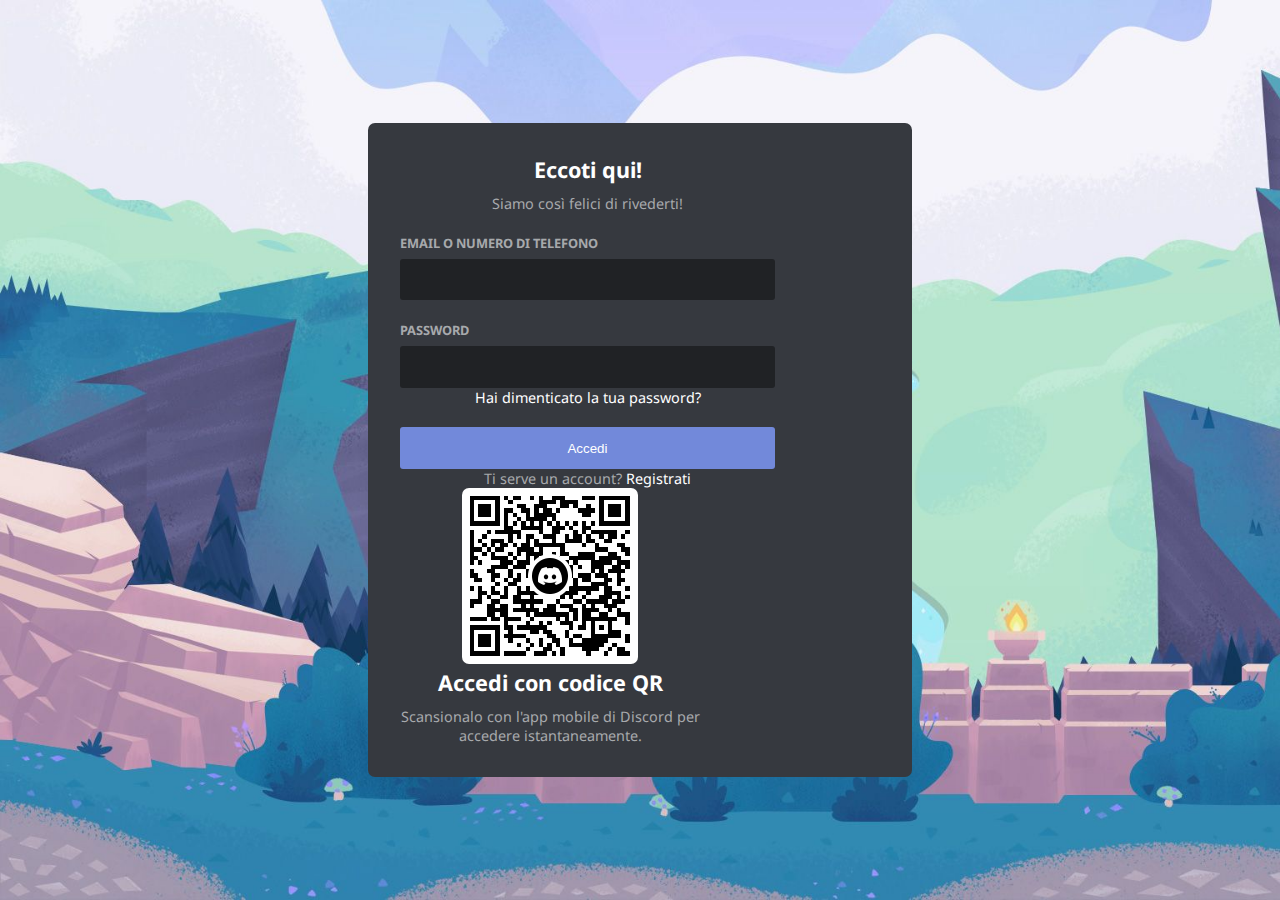
==== pages/login.html @ 0ff7acce "Apply rounded border to img in login.html page." ====
<!DOCTYPE html>
<html lang="en">
<head>
    <meta charset="UTF-8">
    <meta http-equiv="X-UA-Compatible" content="IE=edge">
    <meta name="viewport" content="width=device-width, initial-scale=1.0">

    <!-- Area that will include other styles for the fonts or special icons -->
    <link rel="preconnect" href="https://fonts.googleapis.com">
    <link rel="preconnect" href="https://fonts.gstatic.com" crossorigin>
    <link href="https://fonts.googleapis.com/css2?family=Noto+Sans:wght@400;500;600;700&display=swap" rel="stylesheet">
    <link rel="stylesheet" href="https://cdnjs.cloudflare.com/ajax/libs/font-awesome/6.2.1/css/all.min.css" integrity="sha512-MV7K8+y+gLIBoVD59lQIYicR65iaqukzvf/nwasF0nqhPay5w/9lJmVM2hMDcnK1OnMGCdVK+iQrJ7lzPJQd1w==" crossorigin="anonymous" referrerpolicy="no-referrer" />
    <!-- End of the area that will include other styles for the fonts or special icons -->

    <link rel="stylesheet" href="../css/style.css">
    <title>Discord</title>
</head>
<body id="bodyLogin">
    <div class="mainContent fullscreen d-flex d-flex-center-hor-vert">
        <div class="d-flex row-align-center text-centered dark little-rounded">
            <div class="inputData">
                <form action="">
                    <h2>Eccoti qui!</h2>
                    <p>Siamo così felici di rivederti!</p>
                    <div class="fieldMail little-margin">
                        <p>Email o numero di telefono</p>
                        <input type="email" name="mail" class="total-width border-elem-little-rounded input-height">
                    </div>
                    <div class="fieldPassword little-margin">
                        <p for="password">Password</p>
                        <input type="password" name="password" class="total-width border-elem-little-rounded input-height">
                    </div>
                    <a href="#">Hai dimenticato la tua password?</a>
                    <input type="submit" value="Accedi" class="btn colored total-width border-elem-little-rounded input-height little-margin" >
                    <p>Ti serve un account? <a href="#">Registrati</a></p>
                </form>
            </div>
            <div class="qrCode">
                <img src="../img/qrCode.png" alt="QR code" class="little-rounded">
                <h2>Accedi con codice QR</h2>
                <p>Scansionalo con l'<span>app mobile di Discord</span> per accedere istantaneamente.</p>
            </div>
        </div>
    </div>
</body>
</html>
---- css/style.css ----
/* Variables definition */
:root{
    --bg-header: #255EE9;
    --bg-body-general: #FFFFFF;
    --bg-body-alternative: #F6F6F6;
    --bg-footer: #23272A;
    --bg-login: #36393f;
    --txt-header-footer: #FFFFFF;
    --txt-body: #0E0E0E;
    --bg-btn-light: #FFFFFF;
    --bg-btn-dark: #23272A;
    --bg-btn-dark-hover: #39393F;
    --bg-btn-colored: #7289DA;
    --bg-btn-colored-hover: #7983f5;
    --txt-footer-titles: #7287D5;
    --bg-input-field: #202225;
    --txt-login: #a7a9ac;
}

/* Reset */
*{
    margin: 0;
    padding: 0;
    box-sizing: border-box;
}

/* General */
body{
    font-family: 'Noto Sans', sans-serif;
    font-size: 1.3rem;
}
.mainContent{
    max-width: 1650px;
    padding: 15px 15px;
    margin: 0 auto;
}
.debug{
    border: 2px solid yellow;
}
a{
    text-decoration: none;
    color: var(--txt-header-footer);

}
a:hover{
    text-decoration: underline;
}
.text-centered{
    text-align: center;
}
i{
    margin-right: 10px;
}
.fullscreen{
    width: 100%;
    height: 100%;
}

/* Flexbox */
.d-flex{
    display: flex;
    flex-flow: row wrap;
    justify-content: space-between;
    align-content: flex-start;
}
.reverse-rows{
    flex-flow: row-reverse wrap;
}
.row-align-center{
    align-items: center;
}
.row-content-center{
    justify-content: center;
}
.justify-around{
    justify-content: space-around;
}
.d-flex-center-hor-vert{
    align-content: center;
    justify-content: center;
}

/* General list */
.list ul{
    list-style: none;
}
.list ul li{
    min-width: 147px;
}

/* Logo */
.logo{
    min-width: 124px;
}

/* Buttons */
.btn{
    border-radius: 30px;
    padding: 10px 20px;
    border: none;
}
.btn:hover{
    text-decoration: none;
    color: var(--bg-header);
    box-shadow: 0 0 5px 5px rgba(0,0,0,.15);
}
.light{
    background-color: var(--bg-btn-light);
    color: var(--txt-body);
}
.dark{
    background-color: var(--bg-btn-dark);
    color: var(--txt-header-footer);
}
#bodyLogin .dark{
    background-color: var(--bg-login);
}
.btn .dark:hover{
    color: var(--txt-header-footer);
    background-color: var(--bg-btn-dark-hover);
}
.colored{
    background-color: var(--bg-btn-colored);
    color: var(--txt-header-footer);
}
.btn .colored:hover{
    color: var(--txt-header-footer);
    background-color: var(--bg-btn-colored-hover);
}

/* Header */
header{
    background-color: var(--bg-header);
    color: var(--txt-header-footer);
    padding-top: 2rem;
}
.logo, .login{
    width: 25%;
}
.login{
    text-align: right;
}
header .list{
    width: 50%;
}
header section{
    background-image: url("../img/jumbo.png");
    background-size: cover;
    background-position: 50% 75%;
}
header section .textContainer{
    width: 40%;
    min-width: 400px;
    padding: 17rem 0 11rem 0;
}
header section div h1{
    font-size: 3.5rem;
    margin-bottom: 3rem;
}
header section div p{
    line-height: 2rem;
}
.buttons{
    padding: 1rem 0;
    gap: 1.5rem;
}

/* Main content */
main{
    background-color: var(--bg-body-general);
    color: var(--txt-body);
}
main .bgAlternative{
    background-color: var(--bg-body-alternative);
}
/* Articles */
.leftContent{
    width: 55%;
    min-width: 400px;
}
.rightContent{
    width: 45%;
    min-width: 300px;
}
.text h2, .description h2{
    font-size: 3.2rem;
    margin-top: 2rem;
}
.text{
    max-width: 500px;
    margin-left: 3rem;
}
.text p, .description p{
    font-size: 1.6rem;
    margin-top: 2rem;
}
article{
    padding: 2rem 1rem 2rem 1rem;
}
article img{
    float: right;
    width: 100%;
}
article .reverse-rows img{
    float: left;
}
/* Wave */
.wave{
    height: 100px;
    background-image: url("../img/wave.svg");
    opacity: 0.04;
    margin-top: 6rem;;
}
.rotate{
    transform: rotate(180deg);
    margin-top: 0;
    margin-bottom: 6rem;
}
/* Technology section */
.description{
    padding: 8rem 0 2rem 0;
}
.description h1, .description p{
    max-width: 1350px;
    margin: 2rem auto;
}
.description img{
    width: 100%;
}
article .mainContent{
    max-width: 1650px;
    margin: 0 auto;
}
/* Download */
.download .stars{
    max-width: 500px;
    height: 3rem;
    margin: 0 auto;
    background-image: url("../img/stars.svg");
    background-size: contain;
    margin-bottom: -1rem;
}
.download h3{
    font-size: 1.45rem;
}
.download .btn{
    margin-top: 2.5rem;
    margin-bottom: 3rem;
    display: inline-block;
}
.download{
    display: inline-block;
    margin-bottom: 4rem;
}

/* Footer */
footer{
    background-color: var(--bg-footer);
    color: var(--txt-header-footer);
    font-size: 1rem;
    padding: 1rem 0;
}
footer .btn{
    padding: 7px 14px;
}
footer h3, footer h2{
    color: var(--txt-footer-titles);
    padding-top: 1rem;
}
footer li{
    padding: 1rem 0;
}
footer .list, footer .contacts{
    width: 15%;
}
.langs img{
    width: 20px;
    margin-right: 5px;
    margin-top: 1rem;
}
footer div .brands a:hover{
    text-decoration: none;
    cursor: pointer;
}
footer .contacts .d-flex{
    max-width: 200px;
    font-size: 1.5rem;
    padding: 1rem 0;
}
footer .contacts{
    min-width: 300px;
}
footer .list{
    min-width: 150px;
}
footer>div>div{
    border-top: 1px solid var(--bg-btn-colored);
    padding-top: 2rem;
}


/* Login page */

body#bodyLogin{
    background-image: url("../img/bgLogin.jpg");
    background-size: cover;
    height: 100vh;
    font-size: 0.9rem;
}
#bodyLogin .mainContent{
    width: 50%;
    margin: 0 auto;
    padding: 3rem;
}
#bodyLogin .inputData{
    max-width: 400px;
}
#bodyLogin .qrCode{
    max-width: 300px;
}
#bodyLogin h2{
    margin-bottom: 0.6rem;
}
#bodyLogin p{
    color: var(--txt-login);
}
.fieldMail, .fieldPassword{
    display: block;
}
.fieldMail p, .fieldPassword p{
    float: left;
    font-weight: 700;
    font-size: 0.8rem;
    text-transform: uppercase;
    margin-bottom: 7px;
}
#bodyLogin input[type="email"], #bodyLogin input[type="password"]{
    background-color: var(--bg-input-field);
    border: 0;
    caret-color: auto;
    color: var(--txt-header-footer);
}
input:focus{
    outline: none;
}
.total-width{
    width: 100%;
}
#bodyLogin>div>div{
    padding: 2rem;
}
.little-rounded{
    border-radius: 7px;
}
.little-margin{
    margin-top: 1.3rem;
}
.border-elem-little-rounded{
    border-radius: 3px;
}
.input-height{
    height: 2.6rem;
}
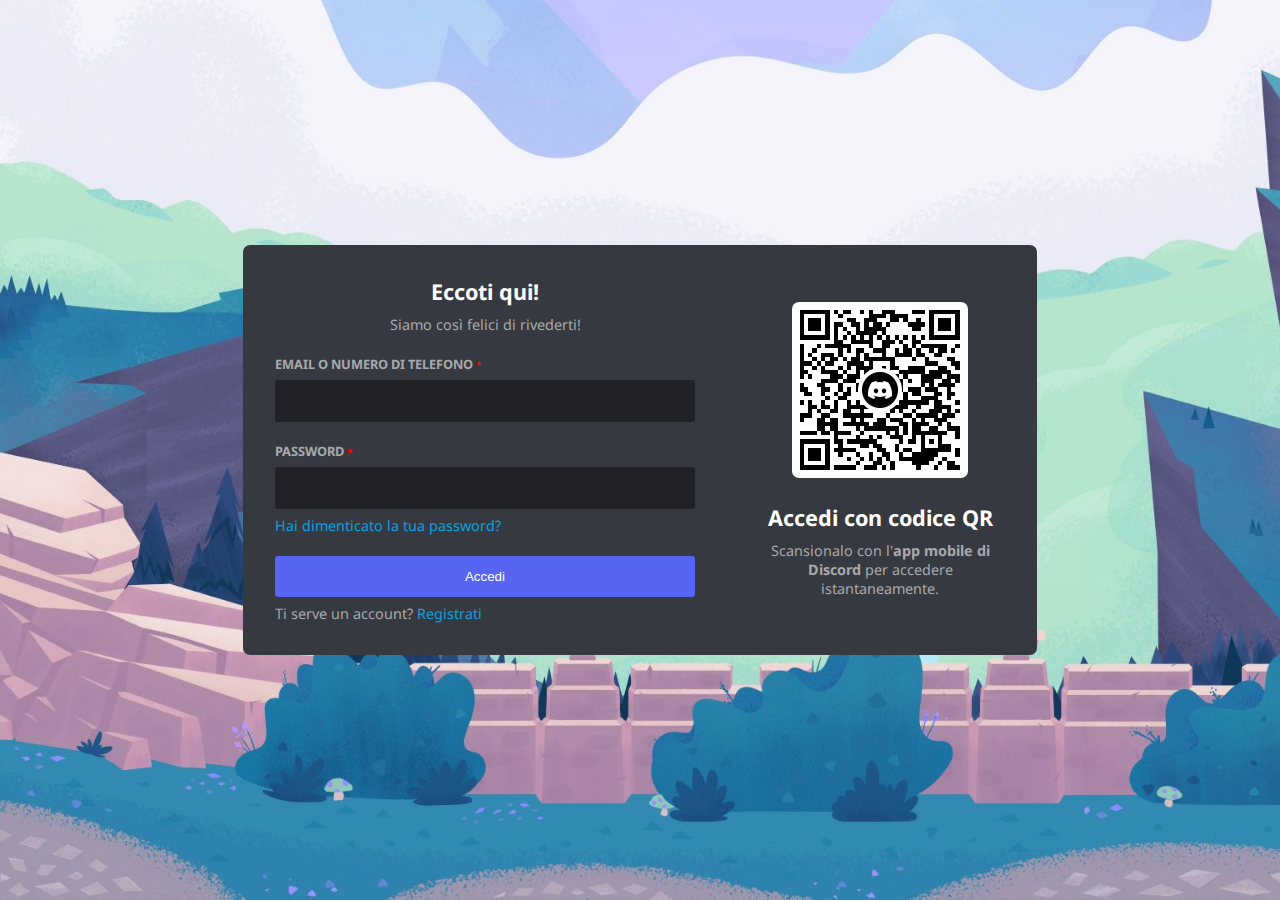
==== commit 1ba66260: "div fieldSubmit that contain submit button and paragraph, efine the style for the links and required" ====
--- a/pages/login.html
+++ b/pages/login.html
@@ -24,21 +24,23 @@
                     <h2>Eccoti qui!</h2>
                     <p>Siamo così felici di rivederti!</p>
                     <div class="fieldMail little-margin">
-                        <p>Email o numero di telefono</p>
+                        <p class="txt-align-left required">Email o numero di telefono</p>
                         <input type="email" name="mail" class="total-width border-elem-little-rounded input-height">
                     </div>
                     <div class="fieldPassword little-margin">
-                        <p for="password">Password</p>
+                        <p class="txt-align-left required">Password</p>
                         <input type="password" name="password" class="total-width border-elem-little-rounded input-height">
+                        <a href="#" class="txt-color-blue txt-align-left link-margin">Hai dimenticato la tua password?</a>
                     </div>
-                    <a href="#">Hai dimenticato la tua password?</a>
-                    <input type="submit" value="Accedi" class="btn colored total-width border-elem-little-rounded input-height little-margin" >
-                    <p>Ti serve un account? <a href="#">Registrati</a></p>
+                    <div class="fieldSubmit">
+                        <input type="submit" value="Accedi" class="btn colored total-width border-elem-little-rounded input-height little-margin" >
+                        <p class="txt-align-left link-margin">Ti serve un account? <a href="#" class="txt-color-blue">Registrati</a></p>
+                    </div>
                 </form>
             </div>
             <div class="qrCode">
                 <img src="../img/qrCode.png" alt="QR code" class="little-rounded">
-                <h2>Accedi con codice QR</h2>
+                <h2 class="little-margin">Accedi con codice QR</h2>
                 <p>Scansionalo con l'<span>app mobile di Discord</span> per accedere istantaneamente.</p>
             </div>
         </div>
--- a/css/style.css
+++ b/css/style.css
@@ -10,9 +10,9 @@
     --bg-btn-light: #FFFFFF;
     --bg-btn-dark: #23272A;
     --bg-btn-dark-hover: #39393F;
-    --bg-btn-colored: #7289DA;
-    --bg-btn-colored-hover: #7983f5;
-    --txt-footer-titles: #7287D5;
+    --bg-btn-colored: #5865f2;
+    --bg-btn-colored-hover: #7287D5;
+    --txt-footer-titles: #7289DA;
     --bg-input-field: #202225;
     --txt-login: #a7a9ac;
 }
@@ -123,9 +123,9 @@
     background-color: var(--bg-btn-colored);
     color: var(--txt-header-footer);
 }
-.btn .colored:hover{
-    color: var(--txt-header-footer);
+.colored:hover{
     background-color: var(--bg-btn-colored-hover);
+    color: var(--txt-header-footer);
 }
 
 /* Header */
@@ -308,15 +308,21 @@
     font-size: 0.9rem;
 }
 #bodyLogin .mainContent{
-    width: 50%;
+    width: 70%;
+    max-width: 890px;
     margin: 0 auto;
     padding: 3rem;
 }
+#bodyLogin .mainContent>div{
+    width: 100%;
+}
 #bodyLogin .inputData{
-    max-width: 400px;
+    width: 60%;
+    max-width: 420px;
 }
 #bodyLogin .qrCode{
-    max-width: 300px;
+    width: 40%;
+    max-width: 250px;
 }
 #bodyLogin h2{
     margin-bottom: 0.6rem;
@@ -328,7 +334,6 @@
     display: block;
 }
 .fieldMail p, .fieldPassword p{
-    float: left;
     font-weight: 700;
     font-size: 0.8rem;
     text-transform: uppercase;
@@ -355,9 +360,27 @@
 .little-margin{
     margin-top: 1.3rem;
 }
+.link-margin{
+    margin-top: 7px;
+}
 .border-elem-little-rounded{
     border-radius: 3px;
 }
 .input-height{
     height: 2.6rem;
 }
+.qrCode p span{
+    font-weight: 700;
+}
+.txt-color-blue{
+    color: #06a2e0;
+}
+.txt-align-left{
+    float: left;
+}
+.required:after{
+    content: '*';
+    color: red;
+    margin-left: 3px;
+    font-size: 10px;
+}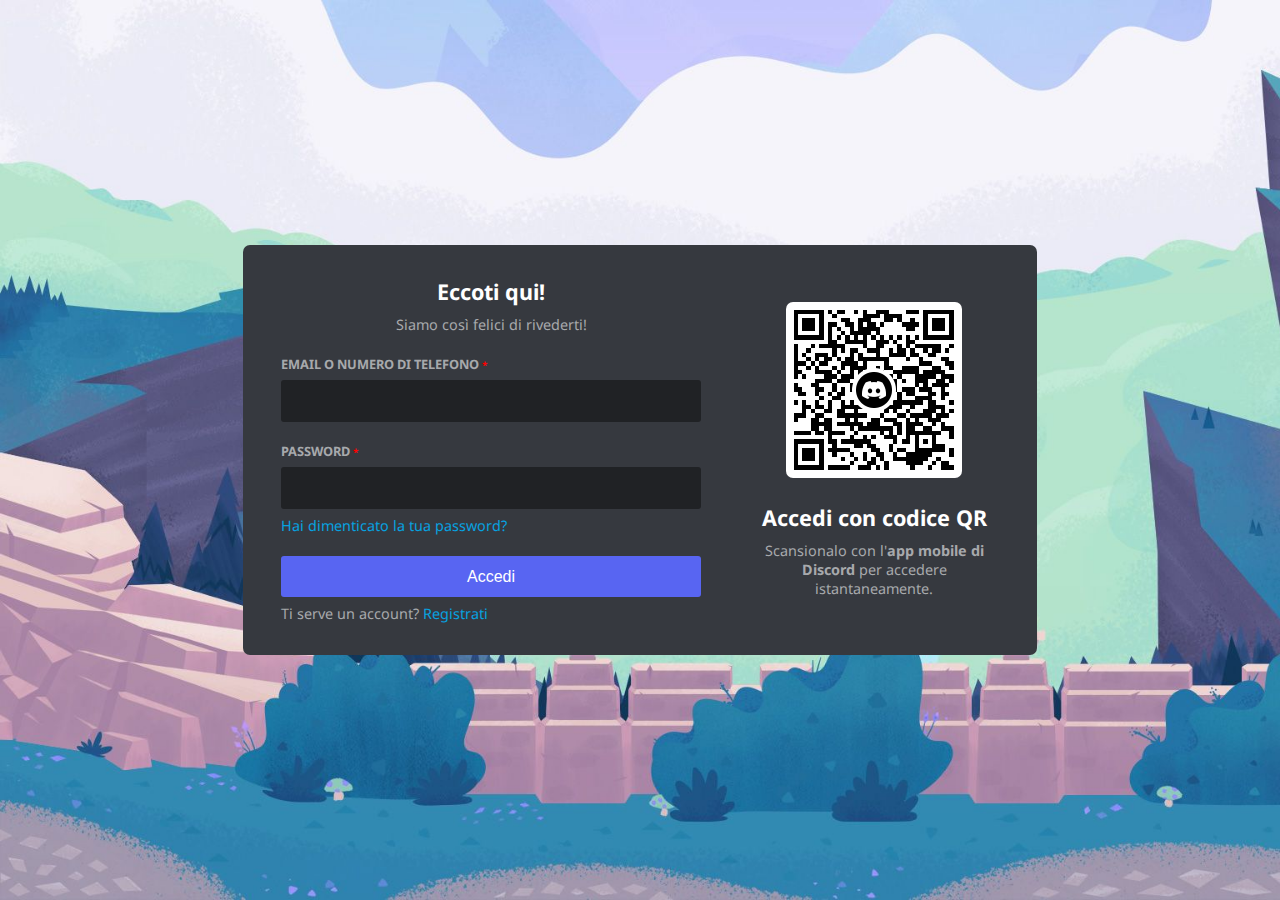
==== commit 6c9d9755: "Fixed min/max width, gap and position of sub-flex elements to resize correctly, in the login.html pa" ====
--- a/pages/login.html
+++ b/pages/login.html
@@ -18,7 +18,7 @@
 </head>
 <body id="bodyLogin">
     <div class="mainContent fullscreen d-flex d-flex-center-hor-vert">
-        <div class="d-flex row-align-center text-centered dark little-rounded">
+        <div class="d-flex row-align-center row-content-center text-centered dark little-rounded">
             <div class="inputData">
                 <form action="">
                     <h2>Eccoti qui!</h2>
--- a/css/style.css
+++ b/css/style.css
@@ -319,6 +319,7 @@
 #bodyLogin .inputData{
     width: 60%;
     max-width: 420px;
+    min-width: 350px;
 }
 #bodyLogin .qrCode{
     width: 40%;
@@ -345,6 +346,9 @@
     caret-color: auto;
     color: var(--txt-header-footer);
 }
+#bodyLogin input[type="submit"]{
+    font-size: 1rem;
+}
 input:focus{
     outline: none;
 }
@@ -353,6 +357,8 @@
 }
 #bodyLogin>div>div{
     padding: 2rem;
+    min-width: 490px;
+    gap: 3rem;
 }
 .little-rounded{
     border-radius: 7px;
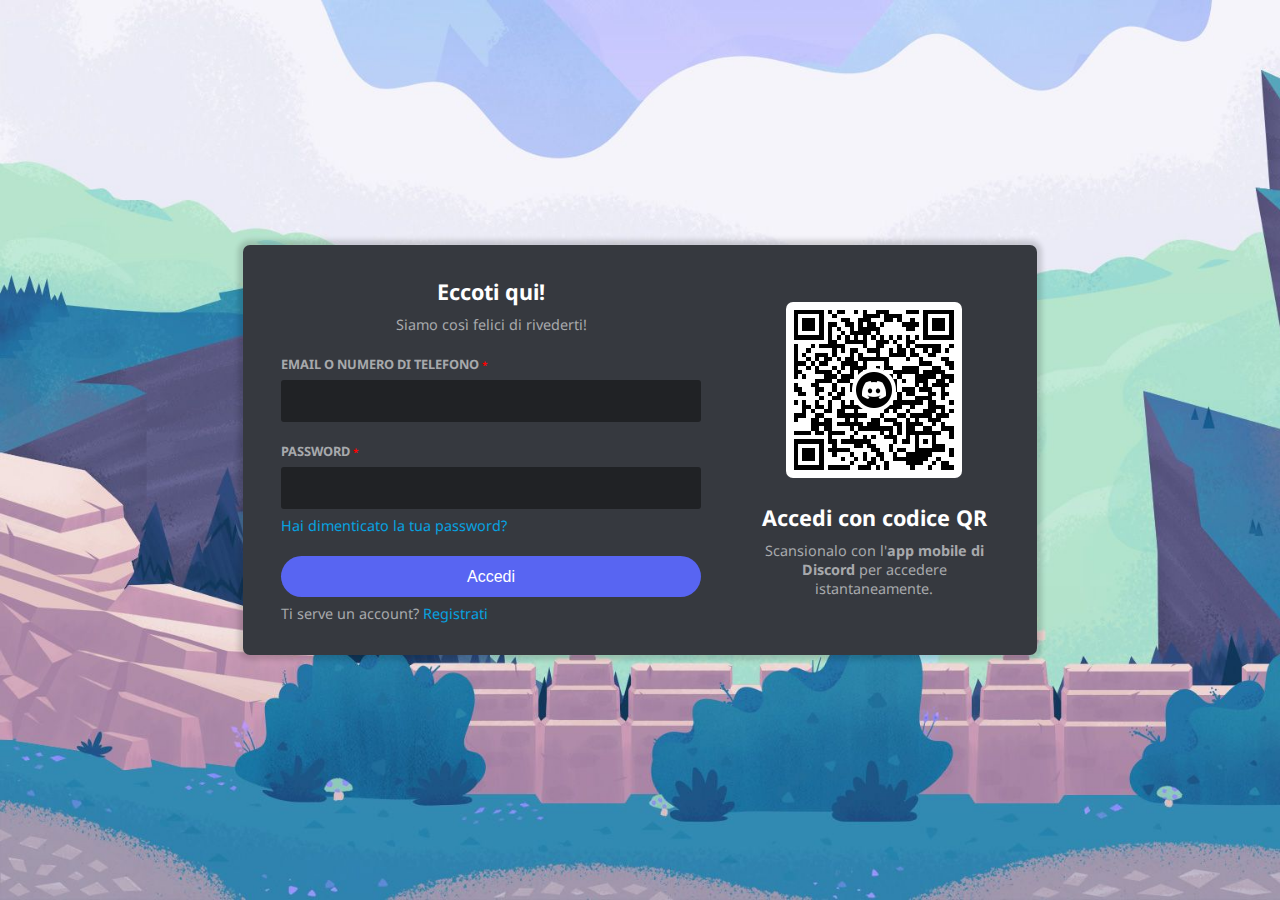
==== commit 24f073c3: "Added shadow to login form." ====
--- a/pages/login.html
+++ b/pages/login.html
@@ -18,7 +18,7 @@
 </head>
 <body id="bodyLogin">
     <div class="mainContent fullscreen d-flex d-flex-center-hor-vert">
-        <div class="d-flex row-align-center row-content-center text-centered dark little-rounded">
+        <div class="d-flex row-align-center row-content-center text-centered dark little-rounded shadow">
             <div class="inputData">
                 <form action="">
                     <h2>Eccoti qui!</h2>
@@ -30,11 +30,11 @@
                     <div class="fieldPassword little-margin">
                         <p class="txt-align-left required">Password</p>
                         <input type="password" name="password" class="total-width border-elem-little-rounded input-height">
-                        <a href="#" class="txt-color-blue txt-align-left link-margin">Hai dimenticato la tua password?</a>
+                        <a href="#" class="txt-color-link txt-align-left link-margin">Hai dimenticato la tua password?</a>
                     </div>
                     <div class="fieldSubmit">
                         <input type="submit" value="Accedi" class="btn colored total-width border-elem-little-rounded input-height little-margin" >
-                        <p class="txt-align-left link-margin">Ti serve un account? <a href="#" class="txt-color-blue">Registrati</a></p>
+                        <p class="txt-align-left link-margin">Ti serve un account? <a href="#" class="txt-color-link">Registrati</a></p>
                     </div>
                 </form>
             </div>
--- a/css/style.css
+++ b/css/style.css
@@ -1,4 +1,6 @@
-/* Variables definition */
+/******************************************************************************/
+/**************************** Variables definition ****************************/
+/******************************************************************************/
 :root{
     --bg-header: #255EE9;
     --bg-body-general: #FFFFFF;
@@ -15,16 +17,21 @@
     --txt-footer-titles: #7289DA;
     --bg-input-field: #202225;
     --txt-login: #a7a9ac;
-}
-
-/* Reset */
+    --txt-required: #ff0000;
+}
+
+/***************************************************************/
+/**************************** Reset ****************************/
+/***************************************************************/
 *{
     margin: 0;
     padding: 0;
     box-sizing: border-box;
 }
 
-/* General */
+/*****************************************************************/
+/**************************** General ****************************/
+/*****************************************************************/
 body{
     font-family: 'Noto Sans', sans-serif;
     font-size: 1.3rem;
@@ -55,8 +62,43 @@
     width: 100%;
     height: 100%;
 }
-
-/* Flexbox */
+.total-width{
+    width: 100%;
+}
+.little-rounded{
+    border-radius: 7px;
+}
+.little-margin{
+    margin-top: 1.3rem;
+}
+.link-margin{
+    margin-top: 7px;
+}
+.border-elem-little-rounded{
+    border-radius: 3px;
+}
+.input-height{
+    height: 2.6rem;
+}
+.txt-color-link{
+    color: #06a2e0;
+}
+.txt-align-left{
+    float: left;
+}
+.required:after{
+    content: '*';
+    color: var(--txt-required);
+    margin-left: 3px;
+    font-size: 10px;
+}
+.shadow{
+    box-shadow: 0 0 5px 5px rgba(0,0,0,.15);
+}
+
+/*****************************************************************/
+/**************************** Flexbox ****************************/
+/*****************************************************************/
 .d-flex{
     display: flex;
     flex-flow: row wrap;
@@ -80,7 +122,9 @@
     justify-content: center;
 }
 
-/* General list */
+/**************************************************************/
+/**************************** List ****************************/
+/**************************************************************/
 .list ul{
     list-style: none;
 }
@@ -88,12 +132,16 @@
     min-width: 147px;
 }
 
-/* Logo */
+/**************************************************************/
+/**************************** Logo ****************************/
+/**************************************************************/
 .logo{
     min-width: 124px;
 }
 
-/* Buttons */
+/*****************************************************************/
+/**************************** Buttons ****************************/
+/*****************************************************************/
 .btn{
     border-radius: 30px;
     padding: 10px 20px;
@@ -128,7 +176,15 @@
     color: var(--txt-header-footer);
 }
 
-/* Header */
+/******************************************************************************/
+/******************************************************************************/
+/********************************* Index.html *********************************/
+/******************************************************************************/
+/******************************************************************************/
+
+/****************************************************************/
+/**************************** Header ****************************/
+/****************************************************************/
 header{
     background-color: var(--bg-header);
     color: var(--txt-header-footer);
@@ -165,7 +221,9 @@
     gap: 1.5rem;
 }
 
-/* Main content */
+/**********************************************************************/
+/**************************** Main content ****************************/
+/**********************************************************************/
 main{
     background-color: var(--bg-body-general);
     color: var(--txt-body);
@@ -173,7 +231,10 @@
 main .bgAlternative{
     background-color: var(--bg-body-alternative);
 }
-/* Articles */
+
+/******************************************************************/
+/**************************** Articles ****************************/
+/******************************************************************/
 .leftContent{
     width: 55%;
     min-width: 400px;
@@ -204,7 +265,10 @@
 article .reverse-rows img{
     float: left;
 }
-/* Wave */
+
+/**************************************************************/
+/**************************** Wave ****************************/
+/**************************************************************/
 .wave{
     height: 100px;
     background-image: url("../img/wave.svg");
@@ -216,7 +280,10 @@
     margin-top: 0;
     margin-bottom: 6rem;
 }
-/* Technology section */
+
+/****************************************************************************/
+/**************************** Technology section ****************************/
+/****************************************************************************/
 .description{
     padding: 8rem 0 2rem 0;
 }
@@ -231,7 +298,10 @@
     max-width: 1650px;
     margin: 0 auto;
 }
-/* Download */
+
+/******************************************************************/
+/**************************** Download ****************************/
+/******************************************************************/
 .download .stars{
     max-width: 500px;
     height: 3rem;
@@ -253,7 +323,9 @@
     margin-bottom: 4rem;
 }
 
-/* Footer */
+/****************************************************************/
+/**************************** Footer ****************************/
+/****************************************************************/
 footer{
     background-color: var(--bg-footer);
     color: var(--txt-header-footer);
@@ -299,7 +371,14 @@
 }
 
 
-/* Login page */
+
+/******************************************************************************/
+/********************************* Login.html *********************************/
+/******************************************************************************/
+
+/*********************************************************************/
+/************************** Body / Containers ************************/
+/*********************************************************************/
 
 body#bodyLogin{
     background-image: url("../img/bgLogin.jpg");
@@ -316,20 +395,31 @@
 #bodyLogin .mainContent>div{
     width: 100%;
 }
+#bodyLogin>div>div{
+    padding: 2rem;
+    min-width: 400px;
+    gap: 3rem;
+}
+
+/****************************************************************/
+/************************* Login general ************************/
+/****************************************************************/
+
+#bodyLogin h2{
+    margin-bottom: 0.6rem;
+}
+#bodyLogin p{
+    color: var(--txt-login);
+}
+
+/****************************************************************/
+/************************* Input column *************************/
+/****************************************************************/
+
 #bodyLogin .inputData{
     width: 60%;
     max-width: 420px;
     min-width: 350px;
-}
-#bodyLogin .qrCode{
-    width: 40%;
-    max-width: 250px;
-}
-#bodyLogin h2{
-    margin-bottom: 0.6rem;
-}
-#bodyLogin p{
-    color: var(--txt-login);
 }
 .fieldMail, .fieldPassword{
     display: block;
@@ -344,49 +434,26 @@
     background-color: var(--bg-input-field);
     border: 0;
     caret-color: auto;
-    color: var(--txt-header-footer);
+    color: var(--txt-login);
+    font-size: 1rem;
+    padding: 4px 10px;
 }
 #bodyLogin input[type="submit"]{
     font-size: 1rem;
 }
-input:focus{
+#bodyLogin input:focus{
     outline: none;
 }
-.total-width{
-    width: 100%;
-}
-#bodyLogin>div>div{
-    padding: 2rem;
-    min-width: 490px;
-    gap: 3rem;
-}
-.little-rounded{
-    border-radius: 7px;
-}
-.little-margin{
-    margin-top: 1.3rem;
-}
-.link-margin{
-    margin-top: 7px;
-}
-.border-elem-little-rounded{
-    border-radius: 3px;
-}
-.input-height{
-    height: 2.6rem;
+
+/****************************************************************/
+/*********************** Qr code column *************************/
+/****************************************************************/
+
+#bodyLogin .qrCode{
+    width: 40%;
+    max-width: 250px;
+    min-width: 180px;
 }
 .qrCode p span{
     font-weight: 700;
-}
-.txt-color-blue{
-    color: #06a2e0;
-}
-.txt-align-left{
-    float: left;
-}
-.required:after{
-    content: '*';
-    color: red;
-    margin-left: 3px;
-    font-size: 10px;
 }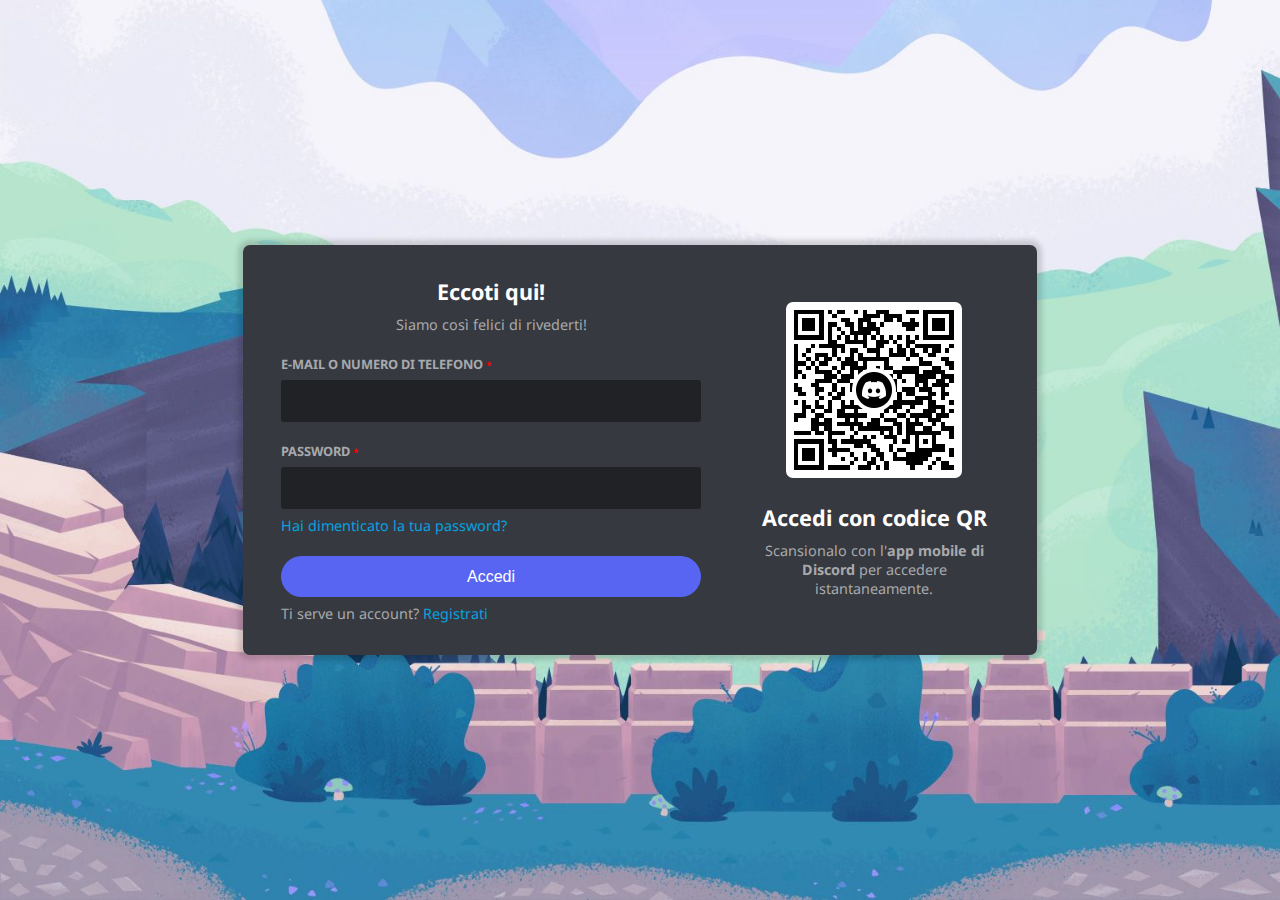
==== commit ff6426eb: "Set title of the register page, create specialParagraph class for uppercase title of input elements," ====
--- a/pages/login.html
+++ b/pages/login.html
@@ -16,7 +16,7 @@
     <link rel="stylesheet" href="../css/style.css">
     <title>Discord</title>
 </head>
-<body id="bodyLogin">
+<body class="bodySingleForm">
     <div class="mainContent fullscreen d-flex d-flex-center-hor-vert">
         <div class="d-flex row-align-center row-content-center text-centered dark little-rounded shadow">
             <div class="inputData">
@@ -24,17 +24,17 @@
                     <h2>Eccoti qui!</h2>
                     <p>Siamo così felici di rivederti!</p>
                     <div class="fieldMail little-margin">
-                        <p class="txt-align-left required">Email o numero di telefono</p>
+                        <p class="txt-align-left specialParagraph required">E-mail o numero di telefono</p>
                         <input type="email" name="mail" class="total-width border-elem-little-rounded input-height">
                     </div>
                     <div class="fieldPassword little-margin">
-                        <p class="txt-align-left required">Password</p>
+                        <p class="txt-align-left specialParagraph required">Password</p>
                         <input type="password" name="password" class="total-width border-elem-little-rounded input-height">
                         <a href="#" class="txt-color-link txt-align-left link-margin">Hai dimenticato la tua password?</a>
                     </div>
                     <div class="fieldSubmit">
                         <input type="submit" value="Accedi" class="btn colored total-width border-elem-little-rounded input-height little-margin" >
-                        <p class="txt-align-left link-margin">Ti serve un account? <a href="#" class="txt-color-link">Registrati</a></p>
+                        <p class="txt-align-left link-margin">Ti serve un account? <a href="./register.html" class="txt-color-link">Registrati</a></p>
                     </div>
                 </form>
             </div>
--- a/css/style.css
+++ b/css/style.css
@@ -149,23 +149,22 @@
 }
 .btn:hover{
     text-decoration: none;
-    color: var(--bg-header);
     box-shadow: 0 0 5px 5px rgba(0,0,0,.15);
 }
 .light{
     background-color: var(--bg-btn-light);
     color: var(--txt-body);
 }
+.light:hover{
+    color: var(--bg-header);
+}
 .dark{
     background-color: var(--bg-btn-dark);
     color: var(--txt-header-footer);
 }
-#bodyLogin .dark{
-    background-color: var(--bg-login);
-}
-.btn .dark:hover{
-    color: var(--txt-header-footer);
+.dark:hover{
     background-color: var(--bg-btn-dark-hover);
+    color: var(--txt-header-footer);
 }
 .colored{
     background-color: var(--bg-btn-colored);
@@ -175,12 +174,6 @@
     background-color: var(--bg-btn-colored-hover);
     color: var(--txt-header-footer);
 }
-
-/******************************************************************************/
-/******************************************************************************/
-/********************************* Index.html *********************************/
-/******************************************************************************/
-/******************************************************************************/
 
 /****************************************************************/
 /**************************** Header ****************************/
@@ -370,45 +363,42 @@
     padding-top: 2rem;
 }
 
-
-
-/******************************************************************************/
-/********************************* Login.html *********************************/
-/******************************************************************************/
-
-/*********************************************************************/
-/************************** Body / Containers ************************/
-/*********************************************************************/
-
-body#bodyLogin{
+/*************************************************************************/
+/************************** Single form container ************************/
+/*************************************************************************/
+
+body.bodySingleForm{
     background-image: url("../img/bgLogin.jpg");
     background-size: cover;
     height: 100vh;
     font-size: 0.9rem;
 }
-#bodyLogin .mainContent{
+.bodySingleForm .mainContent{
     width: 70%;
     max-width: 890px;
     margin: 0 auto;
     padding: 3rem;
 }
-#bodyLogin .mainContent>div{
+.bodySingleForm .mainContent>div{
     width: 100%;
 }
-#bodyLogin>div>div{
+.bodySingleForm>div>div{
     padding: 2rem;
     min-width: 400px;
     gap: 3rem;
 }
+.bodySingleForm .dark{
+    background-color: var(--bg-login);
+}
 
 /****************************************************************/
 /************************* Login general ************************/
 /****************************************************************/
 
-#bodyLogin h2{
+.bodySingleForm h2{
     margin-bottom: 0.6rem;
 }
-#bodyLogin p{
+.bodySingleForm p{
     color: var(--txt-login);
 }
 
@@ -416,21 +406,22 @@
 /************************* Input column *************************/
 /****************************************************************/
 
-#bodyLogin .inputData{
+.bodySingleForm .inputData{
     width: 60%;
     max-width: 420px;
     min-width: 350px;
 }
-.fieldMail, .fieldPassword{
+.bodySingleForm .fieldMail, .bodySingleForm .fieldPassword{
     display: block;
 }
-.fieldMail p, .fieldPassword p{
+.bodySingleForm .specialParagraph{
     font-weight: 700;
     font-size: 0.8rem;
     text-transform: uppercase;
     margin-bottom: 7px;
 }
-#bodyLogin input[type="email"], #bodyLogin input[type="password"]{
+.bodySingleForm input[type="email"], .bodySingleForm input[type="password"],
+.bodySingleForm input[type="text"]{
     background-color: var(--bg-input-field);
     border: 0;
     caret-color: auto;
@@ -438,22 +429,25 @@
     font-size: 1rem;
     padding: 4px 10px;
 }
-#bodyLogin input[type="submit"]{
+.bodySingleForm input[type="submit"]{
     font-size: 1rem;
 }
-#bodyLogin input:focus{
+.bodySingleForm input:focus{
     outline: none;
 }
+.smallForm{
+    max-width: 440px;
+}
 
 /****************************************************************/
 /*********************** Qr code column *************************/
 /****************************************************************/
 
-#bodyLogin .qrCode{
+.bodySingleForm .qrCode{
     width: 40%;
     max-width: 250px;
     min-width: 180px;
 }
-.qrCode p span{
+.bodySingleForm .qrCode p span{
     font-weight: 700;
-}+}
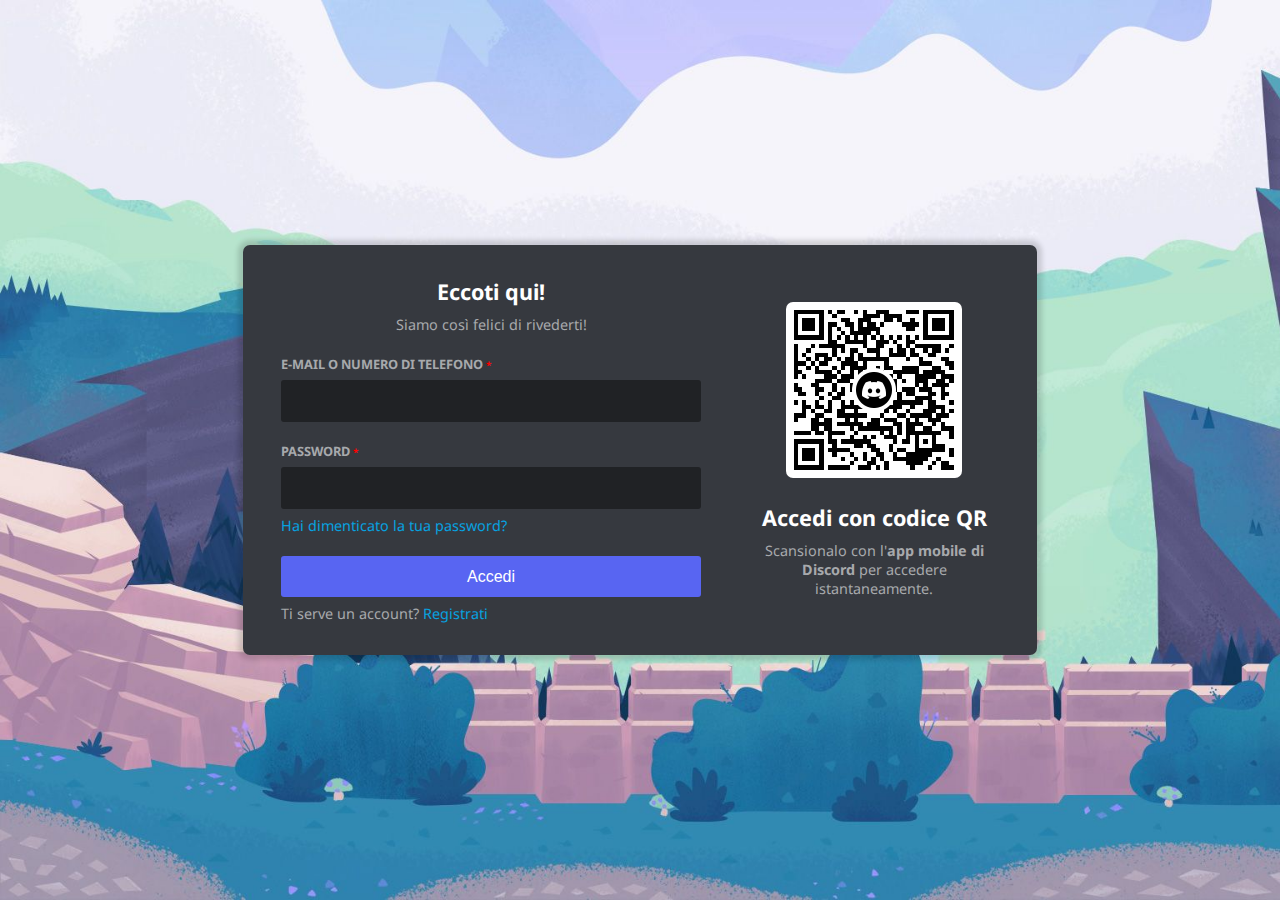
==== commit a759b7a6: "Added txt-float-left method to float links in login and register page." ====
--- a/pages/login.html
+++ b/pages/login.html
@@ -30,7 +30,7 @@
                     <div class="fieldPassword little-margin">
                         <p class="txt-align-left specialParagraph required">Password</p>
                         <input type="password" name="password" class="total-width border-elem-little-rounded input-height">
-                        <a href="#" class="txt-color-link txt-align-left link-margin">Hai dimenticato la tua password?</a>
+                        <a href="#" class="txt-color-link txt-float-left link-margin">Hai dimenticato la tua password?</a>
                     </div>
                     <div class="fieldSubmit">
                         <input type="submit" value="Accedi" class="btn colored total-width border-elem-little-rounded input-height little-margin" >
--- a/css/style.css
+++ b/css/style.css
@@ -84,6 +84,9 @@
     color: #06a2e0;
 }
 .txt-align-left{
+    text-align: left;
+}
+.txt-float-left{
     float: left;
 }
 .required:after{
@@ -407,11 +410,12 @@
 /****************************************************************/
 
 .bodySingleForm .inputData{
-    width: 60%;
+    width: 100%;
     max-width: 420px;
     min-width: 350px;
 }
-.bodySingleForm .fieldMail, .bodySingleForm .fieldPassword{
+.bodySingleForm .fieldMail, .bodySingleForm .fieldPassword, 
+.bodySingleForm .fieldDate, .bodySingleForm .fieldCheckbox{
     display: block;
 }
 .bodySingleForm .specialParagraph{
@@ -421,7 +425,7 @@
     margin-bottom: 7px;
 }
 .bodySingleForm input[type="email"], .bodySingleForm input[type="password"],
-.bodySingleForm input[type="text"]{
+.bodySingleForm input[type="text"], .bodySingleForm input[list] {
     background-color: var(--bg-input-field);
     border: 0;
     caret-color: auto;
@@ -429,14 +433,32 @@
     font-size: 1rem;
     padding: 4px 10px;
 }
+.bodySingleForm input[list]{
+    height: 40px;
+    max-width: 120px;
+    font-weight: 700;
+}
+.bodySingleForm input[list="month"]{
+    max-width: 150px;
+}
 .bodySingleForm input[type="submit"]{
     font-size: 1rem;
+    border-radius: 3px;
 }
 .bodySingleForm input:focus{
     outline: none;
 }
 .smallForm{
-    max-width: 440px;
+    max-width: 540px;
+}
+.fieldDate .d-flex{
+    display: block;
+    width: 100%;
+    gap: 1rem;
+}
+.fieldCheckbox label{
+    font-size: 0.7rem;
+    color: var(--txt-login);
 }
 
 /****************************************************************/
